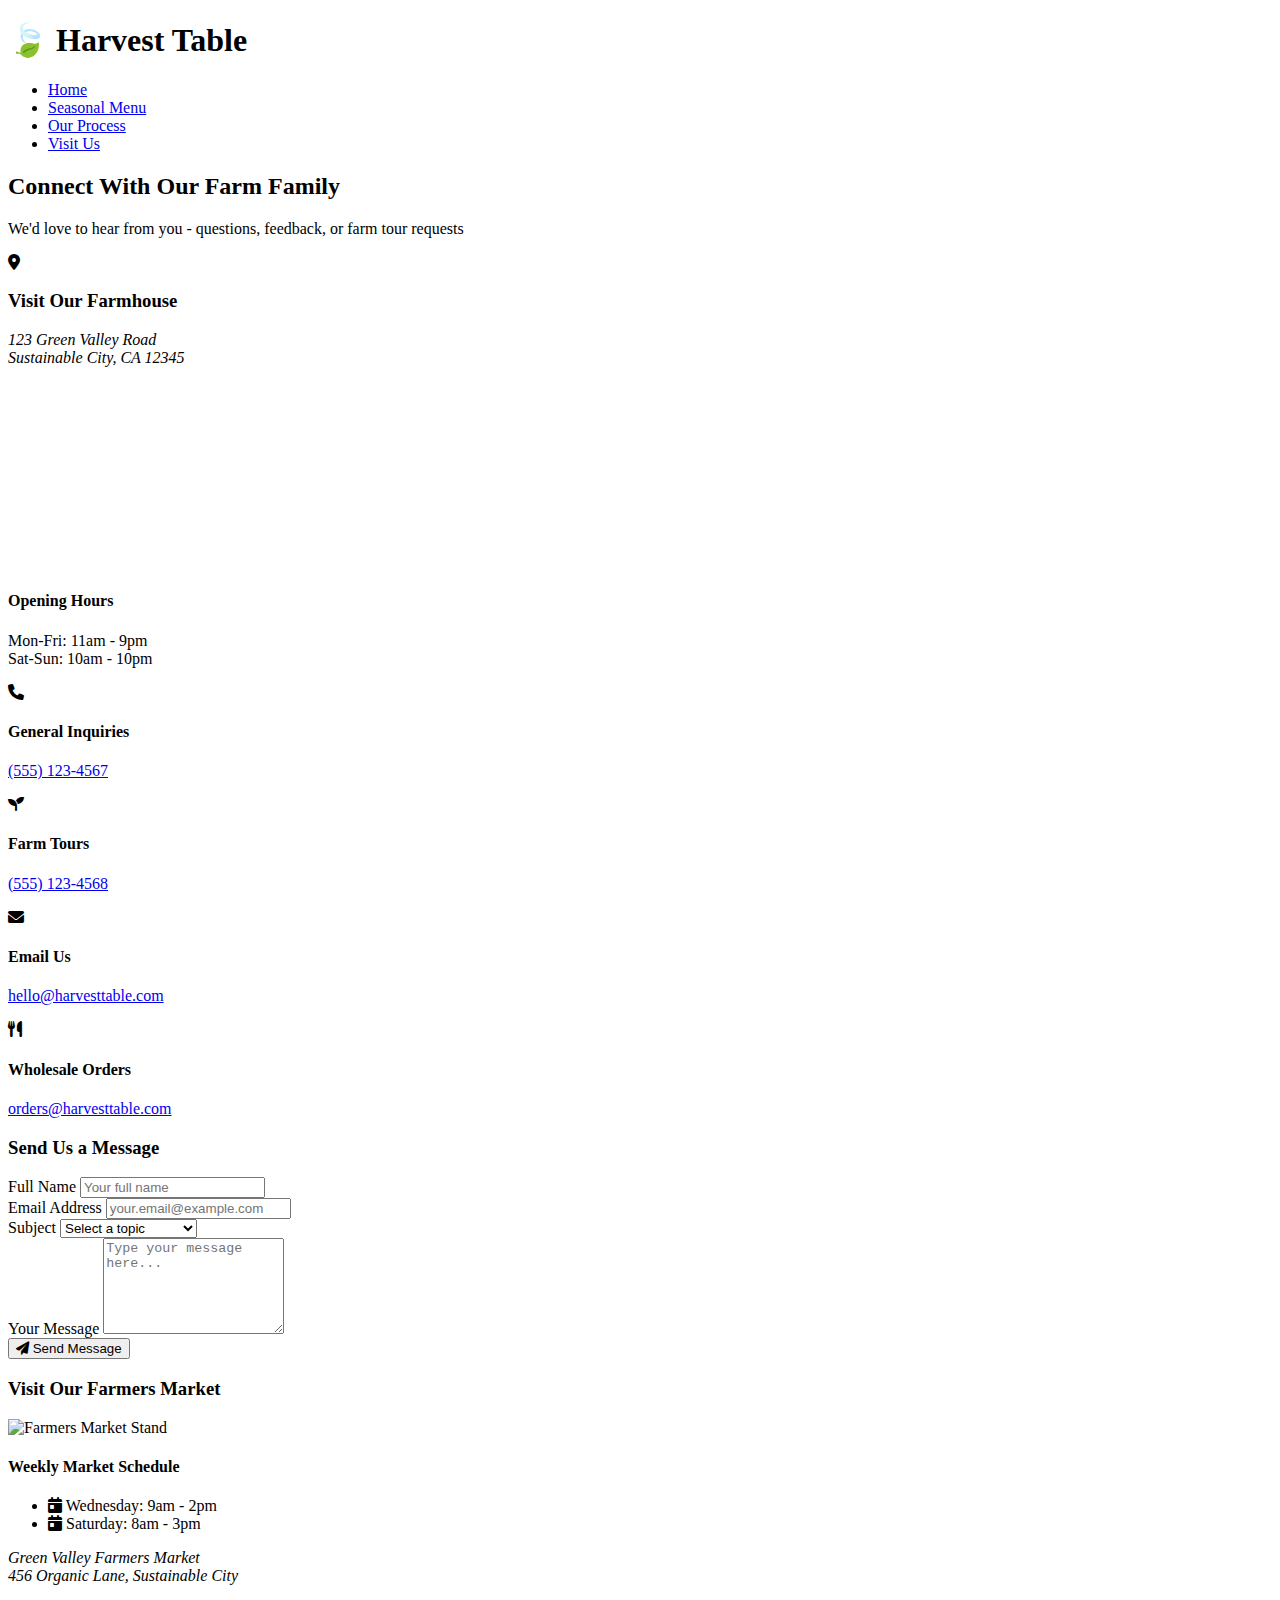
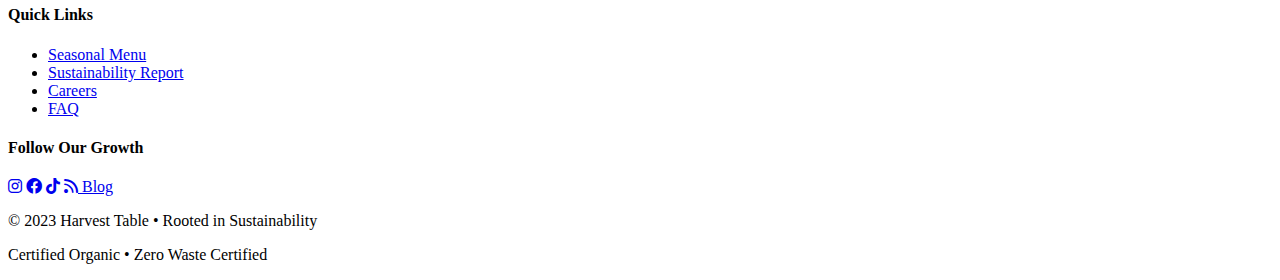
==== contact.html @ a3072bb0 "Add files via upload" ====
<!DOCTYPE html>
<html lang="en">
<head>
    <meta charset="UTF-8">
    <meta name="viewport" content="width=device-width, initial-scale=1.0">
    <title>Contact Us | Harvest Table</title>
    <link rel="stylesheet" href="styles/main.css">
    <link rel="stylesheet" href="https://cdnjs.cloudflare.com/ajax/libs/font-awesome/6.0.0/css/all.min.css">
</head>
<body>
<!-- Navigation -->
<nav class="main-nav">
    <div class="nav-container">
        <h1 class="logo">🍃 Harvest Table</h1>
        <ul class="nav-links">
            <li><a href="index.html">Home</a></li>
            <li><a href="menu.html">Seasonal Menu</a></li>
            <li><a href="process.html">Our Process</a></li>
            <li><a href="contact.html" class="active">Visit Us</a></li>
        </ul>
    </div>
</nav>

<!-- Contact Header -->
<header class="contact-header">
    <div class="header-content">
        <h2>Connect With Our Farm Family</h2>
        <p>We'd love to hear from you - questions, feedback, or farm tour requests</p>
    </div>
</header>

<!-- Main Contact Content -->
<main class="contact-container">
    <!-- Contact Cards Grid -->
    <section class="contact-grid">
        <!-- Visit Us -->
        <article class="contact-card">
            <i class="fas fa-map-marker-alt"></i>
            <h3>Visit Our Farmhouse</h3>
            <address>
                123 Green Valley Road<br>
                Sustainable City, CA 12345
            </address>
            <div class="map-embed">
                <iframe src="https://www.google.com/maps/embed?pb=!1m18!1m12!1m3!1d50495.20678394026!2d-122.32701543841757!3d37.87185367020396!2m3!1f0!2f0!3f0!3m2!1i1024!2i768!4f13.1!3m3!1m2!1s0x808579363a8549d3%3A0x94d15996a5a0b5ed!2sGolden%20Gate%20Park!5e0!3m2!1sen!2sus!4v1690835782437!5m2!1sen!2sus"
                        width="100%"
                        height="200"
                        style="border:0;"
                        allowfullscreen=""
                        loading="eager"
                        referrerpolicy="no-referrer-when-downgrade">
                </iframe>
            </div>
            <div class="hours">
                <h4>Opening Hours</h4>
                <p>Mon-Fri: 11am - 9pm<br>
                    Sat-Sun: 10am - 10pm</p>
            </div>
        </article>

        <!-- Contact Methods -->
        <article class="contact-card">
            <div class="contact-methods">
                <div class="method">
                    <i class="fas fa-phone"></i>
                    <div>
                        <h4>General Inquiries</h4>
                        <p><a href="tel:555-123-4567">(555) 123-4567</a></p>
                    </div>
                </div>

                <div class="method">
                    <i class="fas fa-seedling"></i>
                    <div>
                        <h4>Farm Tours</h4>
                        <p><a href="tel:555-123-4568">(555) 123-4568</a></p>
                    </div>
                </div>

                <div class="method">
                    <i class="fas fa-envelope"></i>
                    <div>
                        <h4>Email Us</h4>
                        <p><a href="mailto:hello@harvesttable.com">hello@harvesttable.com</a></p>
                    </div>
                </div>

                <div class="method">
                    <i class="fas fa-utensils"></i>
                    <div>
                        <h4>Wholesale Orders</h4>
                        <p><a href="mailto:orders@harvesttable.com">orders@harvesttable.com</a></p>
                    </div>
                </div>
            </div>
        </article>
    </section>

    <!-- Contact Form -->
    <section class="contact-form-section">
        <h3>Send Us a Message</h3>
        <form class="contact-form">
            <div class="form-group">
                <label for="name">Full Name</label>
                <input type="text" id="name" name="name" required
                       placeholder="Your full name">
            </div>

            <div class="form-group">
                <label for="email">Email Address</label>
                <input type="email" id="email" name="email" required
                       placeholder="your.email@example.com">
            </div>

            <div class="form-group">
                <label for="subject">Subject</label>
                <select id="subject" name="subject" required>
                    <option value="">Select a topic</option>
                    <option value="reservation">Reservation Inquiry</option>
                    <option value="farm-tour">Farm Tour Booking</option>
                    <option value="feedback">Menu Feedback</option>
                    <option value="wholesale">Wholesale Inquiry</option>
                    <option value="other">Other</option>
                </select>
            </div>

            <div class="form-group">
                <label for="message">Your Message</label>
                <textarea id="message" name="message" rows="6" required
                          placeholder="Type your message here..."></textarea>
            </div>

            <div class="form-group">
                <button type="submit" class="submit-btn">
                    <i class="fas fa-paper-plane"></i> Send Message
                </button>
            </div>
        </form>
    </section>

    <!-- Farmer's Market Section -->
    <section class="market-section">
        <h3>Visit Our Farmers Market</h3>
        <div class="market-grid">
            <div class="market-card">
                <img src="https://i.pinimg.com/originals/e1/0d/28/e10d28882ddb6de6125ff3e61798507f.jpg"
                     alt="Farmers Market Stand"
                     loading="eager">
                <div class="market-info">
                    <h4>Weekly Market Schedule</h4>
                    <ul class="market-schedule">
                        <li>
                            <i class="fas fa-calendar-day"></i>
                            Wednesday: 9am - 2pm
                        </li>
                        <li>
                            <i class="fas fa-calendar-day"></i>
                            Saturday: 8am - 3pm
                        </li>
                    </ul>
                    <address>
                        Green Valley Farmers Market<br>
                        456 Organic Lane, Sustainable City
                    </address>
                </div>
            </div>
        </div>
    </section>
</main>

<!-- Footer -->
<footer class="main-footer">
    <div class="footer-grid">
        <div class="footer-section">
            <h4>Quick Links</h4>
            <ul class="footer-links">
                <li><a href="menu.html">Seasonal Menu</a></li>
                <li><a href="process.html">Sustainability Report</a></li>
                <li><a href="careers.html">Careers</a></li>
                <li><a href="faq.html">FAQ</a></li>
            </ul>
        </div>
        <div class="footer-section">
            <h4>Follow Our Growth</h4>
            <div class="social-icons">
                <a href="#"><i class="fab fa-instagram"></i></a>
                <a href="#"><i class="fab fa-facebook"></i></a>
                <a href="#"><i class="fab fa-tiktok"></i></a>
                <a href="#"><i class="fas fa-rss"></i> Blog</a>
            </div>
        </div>
    </div>
    <div class="copyright">
        <p>&copy; 2023 Harvest Table • Rooted in Sustainability</p>
        <p>Certified Organic • Zero Waste Certified</p>
    </div>
</footer>
</body>
</html>
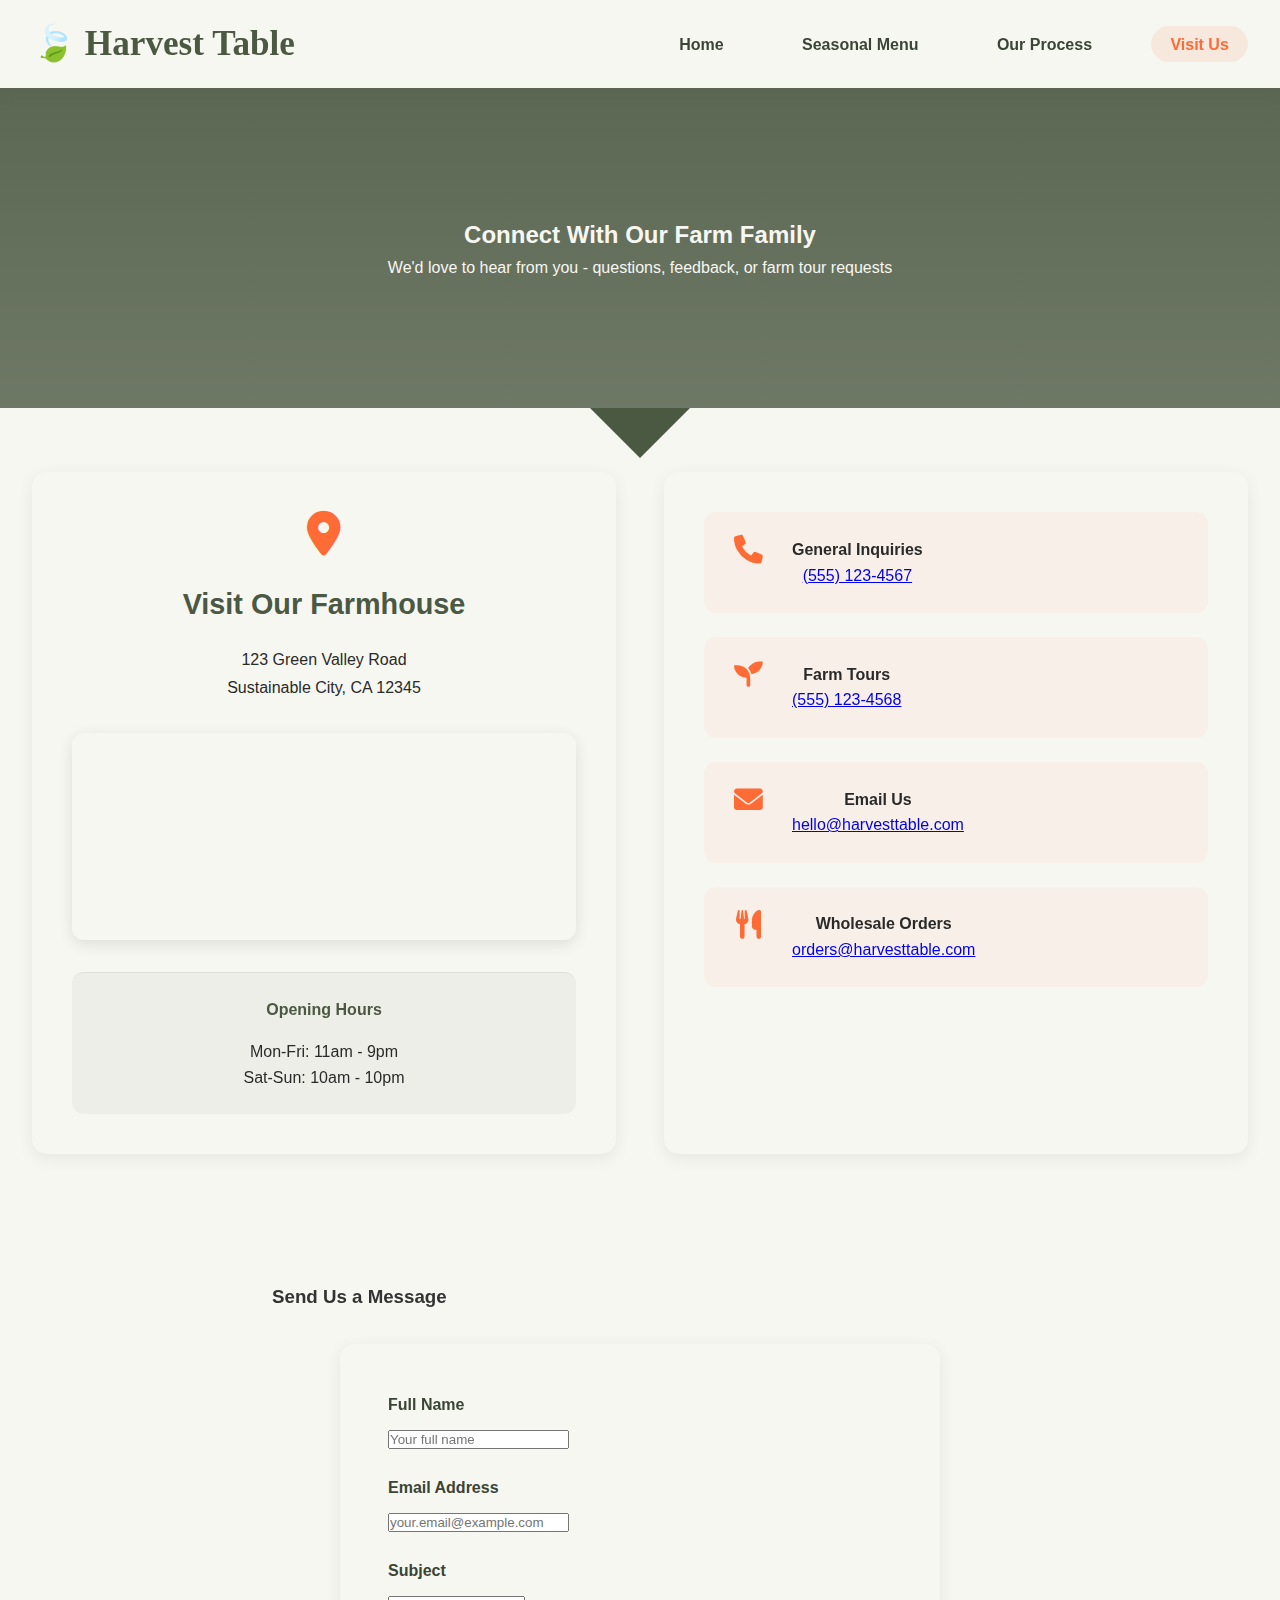
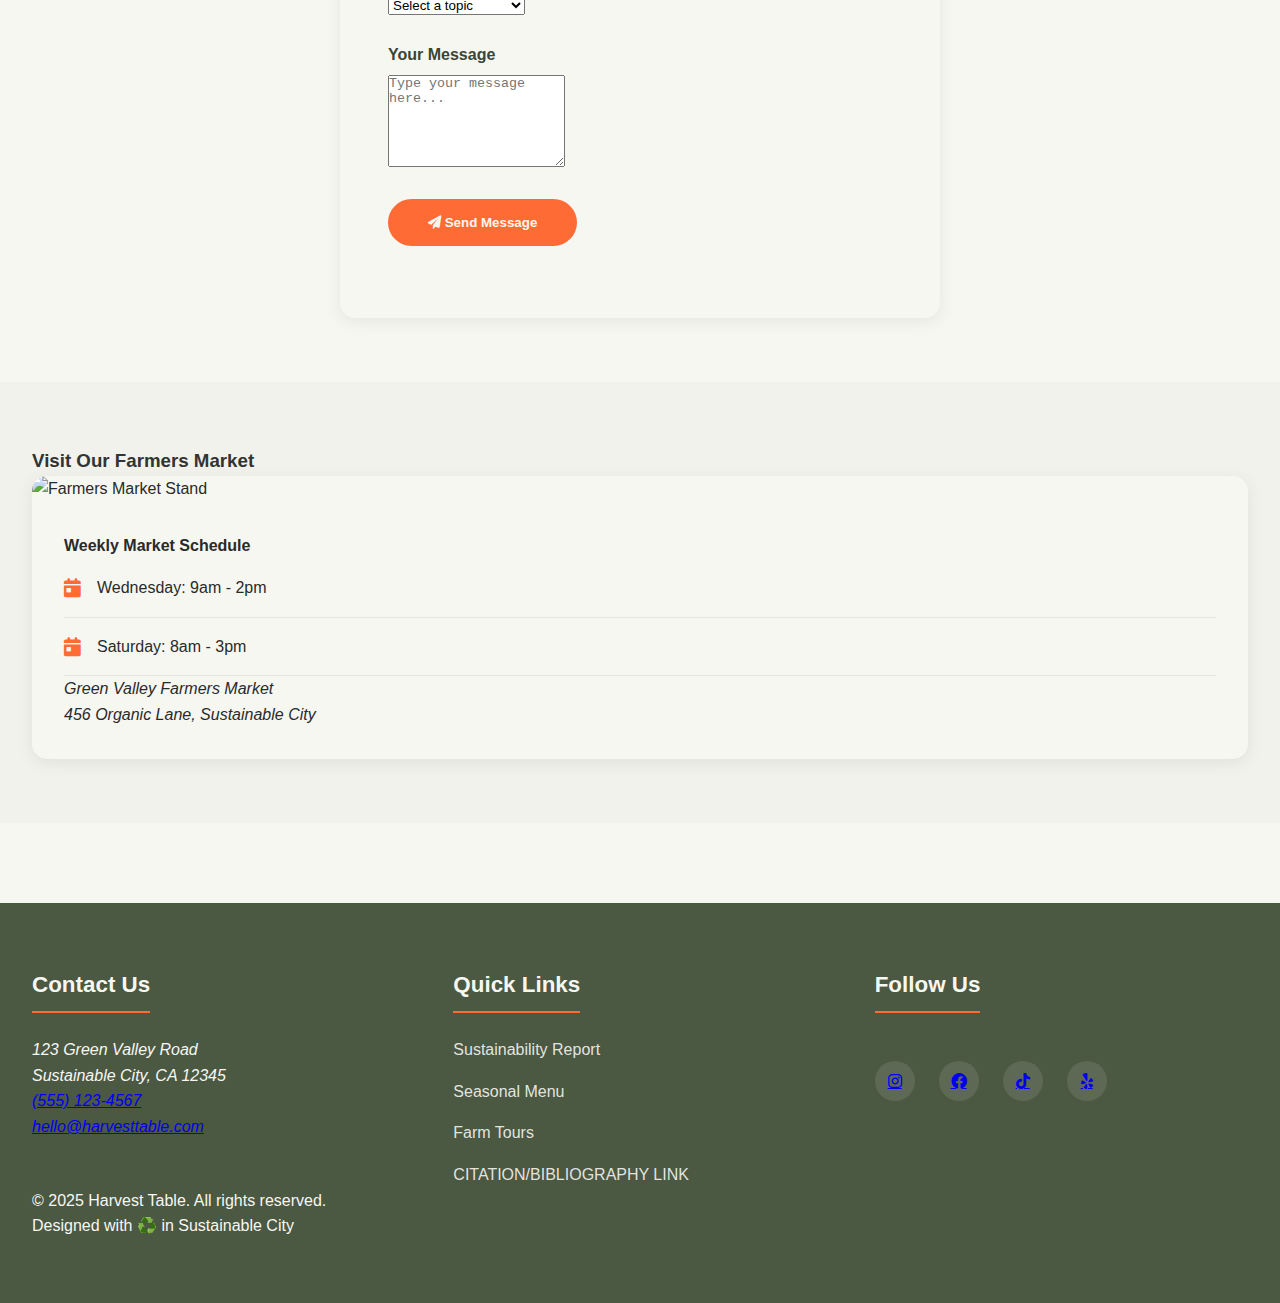
==== commit c8a5599e: "Update contact.html" ====
--- a/contact.html
+++ b/contact.html
@@ -168,32 +168,40 @@
     </section>
 </main>
 
-<!-- Footer -->
 <footer class="main-footer">
     <div class="footer-grid">
         <div class="footer-section">
+            <h4>Contact Us</h4>
+            <address>
+                123 Green Valley Road<br>
+                Sustainable City, CA 12345<br>
+                <a href="tel:555-123-4567">(555) 123-4567</a><br>
+                <a href="mailto:hello@harvesttable.com">hello@harvesttable.com</a>
+            </address>
+        </div>
+        <div class="footer-section">
             <h4>Quick Links</h4>
             <ul class="footer-links">
+                <li><a href="process.html">Sustainability Report</a></li>
                 <li><a href="menu.html">Seasonal Menu</a></li>
-                <li><a href="process.html">Sustainability Report</a></li>
-                <li><a href="careers.html">Careers</a></li>
-                <li><a href="faq.html">FAQ</a></li>
+                <li><a href="contact.html">Farm Tours</a></li>
+                <li><a href="references.html">CITATION/BIBLIOGRAPHY LINK</a></li>
             </ul>
         </div>
         <div class="footer-section">
-            <h4>Follow Our Growth</h4>
+            <h4>Follow Us</h4>
             <div class="social-icons">
                 <a href="#"><i class="fab fa-instagram"></i></a>
                 <a href="#"><i class="fab fa-facebook"></i></a>
                 <a href="#"><i class="fab fa-tiktok"></i></a>
-                <a href="#"><i class="fas fa-rss"></i> Blog</a>
+                <a href="#"><i class="fab fa-yelp"></i></a>
             </div>
         </div>
     </div>
     <div class="copyright">
-        <p>&copy; 2023 Harvest Table • Rooted in Sustainability</p>
-        <p>Certified Organic • Zero Waste Certified</p>
+        <p>&copy; 2025 Harvest Table. All rights reserved.</p>
+        <p>Designed with ♻️ in Sustainable City</p>
     </div>
 </footer>
 </body>
-</html>+</html>
--- a/styles/main.css
+++ b/styles/main.css
@@ -0,0 +1,1863 @@
+/* styles/main.css */
+/* Base Reset */
+* {
+    margin: 0;
+    padding: 0;
+    box-sizing: border-box;
+}
+
+html {
+    scroll-behavior: smooth;
+    font-size: 16px;
+}
+
+body {
+    font-family: 'Helvetica Neue', Arial, sans-serif;
+    line-height: 1.6;
+    color: #2A2A2A;
+    background: #F7F7F2;
+}
+
+/* Root Variables */
+:root {
+    --primary-orange: #FF6B35;
+    --primary-green: #4B5842;
+    --accent-white: #F7F7F2;
+    --dark-green: #3A4535;
+    --text-dark: #2A2A2A;
+    --shadow-light: 0 4px 15px rgba(75, 88, 66, 0.1);
+    --transition: all 0.3s cubic-bezier(0.25, 0.46, 0.45, 0.94);
+}
+
+/* Navigation */
+.main-nav {
+    background: var(--accent-white);
+    padding: 1rem 2rem;
+    box-shadow: var(--shadow-light);
+    position: sticky;
+    top: 0;
+    z-index: 1000;
+}
+
+.nav-container {
+    max-width: 1400px;
+    margin: 0 auto;
+    display: flex;
+    justify-content: space-between;
+    align-items: center;
+}
+
+.logo {
+    font-family: 'Georgia', serif;
+    font-size: 2.2rem;
+    color: var(--primary-green);
+    text-decoration: none;
+    display: flex;
+    align-items: center;
+    gap: 0.5rem;
+}
+
+.nav-links {
+    display: flex;
+    gap: 2.5rem;
+    list-style: none;
+}
+
+.nav-links a {
+    color: var(--dark-green);
+    text-decoration: none;
+    font-weight: 600;
+    padding: 0.6rem 1.2rem;
+    border-radius: 30px;
+    transition: var(--transition);
+    position: relative;
+}
+
+.nav-links a.active,
+.nav-links a:hover {
+    color: var(--primary-orange);
+    background: rgba(255, 107, 53, 0.1);
+}
+
+/* Hero Slider */
+.hero-slider {
+    position: relative;
+    height: 80vh;
+    overflow: hidden;
+    margin-bottom: 4rem;
+}
+
+.slide {
+    position: absolute;
+    width: 100%;
+    height: 100%;
+    opacity: 0;
+    transition: opacity 0.8s ease-in-out;
+}
+
+.slide.active {
+    opacity: 1;
+}
+
+.slide img {
+    width: 100%;
+    height: 100%;
+    object-fit: cover;
+    object-position: center 70%;
+}
+
+.slide-content {
+    position: absolute;
+    bottom: 4rem;
+    left: 4rem;
+    color: var(--accent-white);
+    max-width: 600px;
+    text-shadow: 0 2px 4px rgba(0, 0, 0, 0.4);
+}
+
+.slide-content h2 {
+    font-size: 3.2rem;
+    margin-bottom: 1.2rem;
+    font-weight: 700;
+}
+
+.slide-content p {
+    font-size: 1.4rem;
+    line-height: 1.8;
+}
+
+.slider-controls {
+    position: absolute;
+    bottom: 2rem;
+    left: 50%;
+    transform: translateX(-50%);
+    display: flex;
+    gap: 1rem;
+    z-index: 10;
+}
+
+.slider-controls button {
+    background: rgba(255, 255, 255, 0.2);
+    border: 2px solid var(--accent-white);
+    width: 45px;
+    height: 45px;
+    border-radius: 50%;
+    color: var(--accent-white);
+    font-size: 1.2rem;
+    cursor: pointer;
+    transition: var(--transition);
+    backdrop-filter: blur(3px);
+}
+
+.slider-controls button:hover {
+    background: var(--primary-orange);
+    border-color: var(--primary-orange);
+}
+
+/* Menu Grid */
+.menu-page {
+    padding: 4rem 2rem;
+    max-width: 1400px;
+    margin: 0 auto;
+}
+
+.menu-category {
+    margin-bottom: 5rem;
+}
+
+.menu-category h2 {
+    font-size: 2.8rem;
+    color: var(--primary-green);
+    margin-bottom: 3rem;
+    padding-bottom: 1rem;
+    border-bottom: 3px solid var(--primary-orange);
+    display: inline-block;
+}
+
+.menu-grid {
+    display: grid;
+    grid-template-columns: repeat(auto-fit, minmax(320px, 1fr));
+    gap: 2.5rem;
+    padding: 2rem 0;
+}
+
+.menu-item {
+    background: var(--accent-white);
+    border-radius: 15px;
+    overflow: hidden;
+    box-shadow: var(--shadow-light);
+    transition: var(--transition);
+    position: relative;
+}
+
+.menu-item:hover {
+    transform: translateY(-8px);
+    box-shadow: 0 8px 25px rgba(75, 88, 66, 0.15);
+}
+
+.item-image {
+    position: relative;
+    overflow: hidden;
+}
+
+.item-image img {
+    width: 100%;
+    height: 280px;
+    object-fit: cover;
+    transition: transform 0.4s ease;
+}
+
+.menu-item:hover img {
+    transform: scale(1.05);
+}
+
+.hover-card {
+    position: absolute;
+    bottom: 0;
+    left: 0;
+    right: 0;
+    background: rgba(247, 247, 242, 0.96);
+    padding: 1.8rem;
+    transform: translateY(100%);
+    transition: var(--transition);
+    border-radius: 15px 15px 0 0;
+}
+
+.menu-item:hover .hover-card {
+    transform: translateY(0);
+}
+
+.ingredient-icons {
+    display: flex;
+    gap: 1rem;
+    margin-bottom: 1.2rem;
+}
+
+.ingredient-icons i {
+    font-size: 1.4rem;
+    color: var(--primary-green);
+    padding: 0.5rem;
+    border-radius: 50%;
+    background: rgba(75, 88, 66, 0.1);
+}
+
+.ingredient-list {
+    list-style: none;
+    margin-bottom: 1.5rem;
+}
+
+.ingredient-list li {
+    padding: 0.5rem 0;
+    font-size: 0.95rem;
+    color: var(--dark-green);
+    display: flex;
+    align-items: center;
+    gap: 0.6rem;
+}
+
+.ingredient-list li::before {
+    content: '•';
+    color: var(--primary-orange);
+    font-size: 1.2rem;
+}
+
+.nutrition-facts {
+    display: flex;
+    gap: 1.5rem;
+    font-size: 0.9rem;
+    color: var(--primary-green);
+    font-weight: 500;
+}
+
+.item-info {
+    padding: 1.5rem;
+}
+
+.item-info h3 {
+    font-size: 1.4rem;
+    color: var(--dark-green);
+    margin-bottom: 0.8rem;
+    display: flex;
+    justify-content: space-between;
+    align-items: center;
+}
+
+.price {
+    color: var(--primary-orange);
+    font-size: 1.6rem;
+    font-weight: 700;
+}
+
+.dietary-tags {
+    display: flex;
+    gap: 0.8rem;
+    margin-top: 1rem;
+}
+
+.dietary-tags span {
+    display: inline-block;
+    padding: 0.4rem 1rem;
+    border-radius: 20px;
+    font-size: 0.85rem;
+    font-weight: 600;
+    text-transform: uppercase;
+}
+
+.dietary-tags .vegan {
+    background: var(--primary-green);
+    color: var(--accent-white);
+}
+
+.dietary-tags .gf {
+    background: var(--primary-orange);
+    color: var(--accent-white);
+}
+
+.dietary-tags .raw {
+    background: #8BC34A;
+    color: #2A2A2A;
+}
+
+/* Reviews Section */
+.reviews {
+    padding: 5rem 2rem;
+    background: rgba(75, 88, 66, 0.03);
+}
+
+.reviews h2 {
+    text-align: center;
+    font-size: 2.8rem;
+    color: var(--primary-green);
+    margin-bottom: 3rem;
+}
+
+.reviews-grid {
+    display: grid;
+    grid-template-columns: repeat(auto-fit, minmax(300px, 1fr));
+    gap: 2.5rem;
+    max-width: 1400px;
+    margin: 0 auto;
+}
+
+.review-card {
+    background: var(--accent-white);
+    border-radius: 15px;
+    padding: 2rem;
+    position: relative;
+    box-shadow: var(--shadow-light);
+}
+
+.review-pic {
+    position: absolute;
+    top: 1rem;
+    left: 1rem;
+    width: 60px;
+    height: 60px;
+    border-radius: 50%;
+    border: 3px solid var(--primary-orange);
+    object-fit: cover;
+}
+
+.review-content {
+    padding-left: 80px;
+}
+
+.stars {
+    color: var(--primary-orange);
+    margin-bottom: 1rem;
+}
+
+.stars i {
+    margin-right: 0.2rem;
+}
+
+.review-text {
+    font-size: 1.1rem;
+    line-height: 1.7;
+    color: var(--text-dark);
+    margin-bottom: 1.2rem;
+}
+
+.review-author {
+    font-weight: 600;
+    color: var(--dark-green);
+    font-style: italic;
+}
+
+/* Contact Page Styles */
+.contact-grid {
+    display: grid;
+    grid-template-columns: repeat(auto-fit, minmax(280px, 1fr));
+    gap: 3rem;
+    padding: 4rem 2rem;
+    max-width: 1200px;
+    margin: 0 auto;
+}
+
+.contact-card {
+    background: var(--accent-white);
+    padding: 2.5rem;
+    border-radius: 15px;
+    text-align: center;
+    box-shadow: var(--shadow-light);
+}
+
+.contact-card i {
+    font-size: 2.5rem;
+    color: var(--primary-orange);
+    margin-bottom: 1.5rem;
+    display: block;
+}
+
+.contact-card h3 {
+    font-size: 1.6rem;
+    color: var(--primary-green);
+    margin-bottom: 1.2rem;
+}
+
+.contact-card address {
+    font-style: normal;
+    line-height: 1.7;
+    color: var(--text-dark);
+}
+
+.hours {
+    margin-top: 1.5rem;
+    padding-top: 1.5rem;
+    border-top: 1px solid rgba(75, 88, 66, 0.1);
+}
+
+/* Mobile Responsiveness */
+@media (max-width: 768px) {
+    html {
+        font-size: 14px;
+    }
+
+    .nav-links {
+        gap: 1rem;
+    }
+
+    .nav-links a {
+        padding: 0.5rem;
+    }
+
+    .hero-slider {
+        height: 60vh;
+    }
+
+    .slide-content {
+        bottom: 2rem;
+        left: 2rem;
+    }
+
+    .slide-content h2 {
+        font-size: 2rem;
+    }
+
+    .menu-grid {
+        grid-template-columns: 1fr;
+    }
+
+    .reviews-grid {
+        grid-template-columns: 1fr;
+    }
+
+    .contact-grid {
+        grid-template-columns: 1fr;
+    }
+}
+/* styles/main.css (Continued) */
+
+/* Process Page Styles */
+.process-steps {
+    padding: 4rem 2rem;
+    max-width: 1200px;
+    margin: 0 auto;
+}
+
+.process-step {
+    background: var(--accent-white);
+    border-left: 4px solid var(--primary-orange);
+    border-radius: 8px;
+    padding: 2.5rem;
+    margin-bottom: 3rem;
+    position: relative;
+    box-shadow: var(--shadow-light);
+}
+
+.step-number {
+    position: absolute;
+    top: -25px;
+    left: -25px;
+    width: 50px;
+    height: 50px;
+    background: var(--primary-green);
+    color: var(--accent-white);
+    border-radius: 50%;
+    display: flex;
+    align-items: center;
+    justify-content: center;
+    font-size: 1.4rem;
+    font-weight: 700;
+    box-shadow: 0 4px 12px rgba(75, 88, 66, 0.2);
+}
+
+.process-step h3 {
+    font-size: 1.8rem;
+    color: var(--primary-green);
+    margin-bottom: 1.2rem;
+}
+
+.farm-list {
+    list-style: none;
+    margin-top: 1.5rem;
+    display: grid;
+    gap: 1rem;
+}
+
+.farm-list li {
+    padding: 1rem;
+    background: rgba(75, 88, 66, 0.05);
+    border-radius: 8px;
+    display: flex;
+    align-items: center;
+    gap: 0.8rem;
+    font-weight: 500;
+}
+
+.waste-stats {
+    display: grid;
+    grid-template-columns: repeat(auto-fit, minmax(150px, 1fr));
+    gap: 2rem;
+    margin-top: 2rem;
+}
+
+.stat {
+    text-align: center;
+    padding: 1.5rem;
+    background: var(--accent-white);
+    border-radius: 12px;
+    box-shadow: var(--shadow-light);
+}
+
+.stat-value {
+    font-size: 2.2rem;
+    color: var(--primary-orange);
+    font-weight: 700;
+    margin-bottom: 0.5rem;
+}
+
+.stat-label {
+    font-size: 0.9rem;
+    color: var(--dark-green);
+}
+
+/* Footer Styles */
+.main-footer {
+    background: var(--primary-green);
+    color: var(--accent-white);
+    padding: 4rem 2rem;
+    margin-top: 5rem;
+}
+
+.footer-grid {
+    max-width: 1400px;
+    margin: 0 auto;
+    display: grid;
+    grid-template-columns: repeat(auto-fit, minmax(250px, 1fr));
+    gap: 3rem;
+}
+
+.footer-section h4 {
+    font-size: 1.4rem;
+    margin-bottom: 1.5rem;
+    border-bottom: 2px solid var(--primary-orange);
+    padding-bottom: 0.5rem;
+    display: inline-block;
+}
+
+.footer-links {
+    list-style: none;
+    display: grid;
+    gap: 1rem;
+}
+
+.footer-links a {
+    color: rgba(247, 247, 242, 0.9);
+    text-decoration: none;
+    transition: var(--transition);
+}
+
+.footer-links a:hover {
+    color: var(--primary-orange);
+    padding-left: 0.5rem;
+}
+
+.social-icons {
+    display: flex;
+    gap: 1.5rem;
+    margin-top: 1.5rem;
+}
+
+.social-icons a {
+    width: 40px;
+    height: 40px;
+    background: rgba(255, 255, 255, 0.1);
+    border-radius: 50%;
+    display: flex;
+    align-items: center;
+    justify-content: center;
+    transition: var(--transition);
+}
+
+.social-icons a:hover {
+    background: var(--primary-orange);
+    transform: translateY(-3px);
+}
+
+/* Animations */
+@keyframes fadeInUp {
+    from {
+        opacity: 0;
+        transform: translateY(20px);
+    }
+    to {
+        opacity: 1;
+        transform: translateY(0);
+    }
+}
+
+@keyframes ingredientPop {
+    0% { transform: scale(0); }
+    80% { transform: scale(1.1); }
+    100% { transform: scale(1); }
+}
+
+.menu-item {
+    animation: fadeInUp 0.6s ease-out forwards;
+    opacity: 0;
+}
+
+.menu-item:nth-child(1) { animation-delay: 0.1s; }
+.menu-item:nth-child(2) { animation-delay: 0.2s; }
+/* ... Continue delay pattern for 30 items */
+
+.ingredient-list li {
+    animation: ingredientPop 0.4s ease-out forwards;
+    transform-origin: left center;
+}
+
+/* Form Styles */
+.contact-form {
+    max-width: 600px;
+    margin: 2rem auto;
+    padding: 2rem;
+    background: var(--accent-white);
+    border-radius: 15px;
+    box-shadow: var(--shadow-light);
+}
+
+.form-group {
+    margin-bottom: 1.5rem;
+}
+
+.form-group label {
+    display: block;
+    margin-bottom: 0.5rem;
+    color: var(--dark-green);
+    font-weight: 600;
+}
+
+.form-control {
+    width: 100%;
+    padding: 0.8rem 1.2rem;
+    border: 2px solid rgba(75, 88, 66, 0.1);
+    border-radius: 8px;
+    transition: var(--transition);
+}
+
+.form-control:focus {
+    border-color: var(--primary-orange);
+    outline: none;
+    box-shadow: 0 0 0 3px rgba(255, 107, 53, 0.2);
+}
+
+.submit-btn {
+    background: var(--primary-orange);
+    color: var(--accent-white);
+    padding: 1rem 2.5rem;
+    border: none;
+    border-radius: 30px;
+    font-weight: 600;
+    cursor: pointer;
+    transition: var(--transition);
+}
+
+.submit-btn:hover {
+    transform: translateY(-2px);
+    box-shadow: 0 5px 15px rgba(255, 107, 53, 0.3);
+}
+
+/* Enhanced Mobile Styles */
+@media (max-width: 480px) {
+    .logo {
+        font-size: 1.8rem;
+    }
+
+    .nav-links {
+        flex-wrap: wrap;
+        justify-content: center;
+    }
+
+    .slide-content {
+        bottom: 1rem;
+        left: 1rem;
+        padding-right: 1rem;
+    }
+
+    .slide-content h2 {
+        font-size: 1.8rem;
+    }
+
+    .menu-item h3 {
+        flex-direction: column;
+        align-items: flex-start;
+        gap: 0.5rem;
+    }
+
+    .price {
+        margin-left: 0;
+    }
+
+    .process-step {
+        padding: 1.5rem;
+        margin-left: 1rem;
+    }
+
+    .step-number {
+        left: -15px;
+        width: 40px;
+        height: 40px;
+        font-size: 1.2rem;
+    }
+}
+
+/* Print Styles */
+@media print {
+    .main-nav,
+    .slider-controls,
+    .footer-links {
+        display: none !important;
+    }
+
+    body {
+        background: white !important;
+        color: black !important;
+        font-size: 12pt;
+    }
+
+    .menu-item {
+        break-inside: avoid;
+        box-shadow: none !important;
+        border: 1px solid #ddd !important;
+    }
+}
+
+/* Accessibility Focus States */
+*:focus {
+    outline: 3px solid var(--primary-orange);
+    outline-offset: 3px;
+}
+
+/* Loading States */
+.loading-overlay {
+    position: fixed;
+    top: 0;
+    left: 0;
+    width: 100%;
+    height: 100%;
+    background: rgba(247, 247, 242, 0.95);
+    display: flex;
+    align-items: center;
+    justify-content: center;
+    z-index: 9999;
+}
+
+.loading-spinner {
+    width: 50px;
+    height: 50px;
+    border: 4px solid var(--primary-green);
+    border-top-color: var(--primary-orange);
+    border-radius: 50%;
+    animation: spin 1s linear infinite;
+}
+
+@keyframes spin {
+    to { transform: rotate(360deg); }
+}
+.reviews-container {
+    padding: 2rem;
+    background: #f9f9f9;
+}
+
+.reviews-scroller {
+    display: flex;
+    overflow-x: auto;
+    gap: 1.5rem;
+    padding-bottom: 1rem;
+}
+
+.review-card {
+    flex: 0 0 300px;
+    background: white;
+    border-radius: 10px;
+    padding: 1.5rem;
+    box-shadow: 0 4px 6px rgba(0,0,0,0.1);
+}
+
+.review-pic {
+    width: 70px;
+    height: 70px;
+    border-radius: 50%;
+    object-fit: cover;
+    margin-bottom: 1rem;
+}
+
+.stars {
+    color: #ffc107;
+    margin: 0.5rem 0;
+}
+
+blockquote {
+    margin: 0;
+    font-style: italic;
+    color: #555;
+    line-height: 1.4;
+}
+
+h3 {
+    margin: 0;
+    color: #333;
+}
+
+/* Scrollbar styling */
+.reviews-scroller::-webkit-scrollbar {
+    height: 8px;
+}
+
+.reviews-scroller::-webkit-scrollbar-track {
+    background: #f1f1f1;
+}
+
+.reviews-scroller::-webkit-scrollbar-thumb {
+    background: #888;
+    border-radius: 4px;
+}
+/* styles/main.css - Part 1 */
+/* ========================
+   CONTACT PAGE ENHANCEMENTS
+   ======================== */
+.contact-header {
+    background: linear-gradient(rgba(75, 88, 66, 0.9), rgba(75, 88, 66, 0.8)),
+    url('https://images.unsplash.com/photo-1582564286939-400a311013a2') center/cover;
+    color: var(--accent-white);
+    padding: 8rem 2rem;
+    text-align: center;
+    position: relative;
+}
+
+.contact-header::after {
+    content: '';
+    position: absolute;
+    bottom: -50px;
+    left: 50%;
+    transform: translateX(-50%);
+    border-left: 50px solid transparent;
+    border-right: 50px solid transparent;
+    border-top: 50px solid #4B5842;
+}
+
+.contact-grid {
+    display: grid;
+    grid-template-columns: repeat(auto-fit, minmax(300px, 1fr));
+    gap: 3rem;
+    padding: 4rem 2rem;
+    max-width: 1400px;
+    margin: 0 auto;
+}
+
+.contact-card {
+    background: var(--accent-white);
+    padding: 2.5rem;
+    border-radius: 15px;
+    box-shadow: var(--shadow-light);
+    text-align: center;
+    transition: transform 0.3s ease;
+}
+
+.contact-card:hover {
+    transform: translateY(-10px);
+}
+
+.contact-card i {
+    font-size: 2.8rem;
+    color: var(--primary-orange);
+    margin-bottom: 1.5rem;
+    display: block;
+}
+
+.contact-card h3 {
+    color: var(--primary-green);
+    font-size: 1.8rem;
+    margin-bottom: 1.2rem;
+}
+
+.map-embed {
+    margin: 2rem 0;
+    border-radius: 12px;
+    overflow: hidden;
+    box-shadow: 0 4px 15px rgba(0,0,0,0.1);
+}
+
+.hours {
+    background: rgba(75, 88, 66, 0.05);
+    padding: 1.5rem;
+    border-radius: 12px;
+    margin-top: 2rem;
+}
+
+.hours h4 {
+    color: var(--primary-green);
+    margin-bottom: 1rem;
+}
+
+.method {
+    display: flex;
+    align-items: center;
+    gap: 1.5rem;
+    padding: 1.5rem;
+    background: rgba(255, 107, 53, 0.05);
+    border-radius: 12px;
+    margin-bottom: 1.5rem;
+    transition: all 0.3s ease;
+}
+
+.method:hover {
+    background: rgba(255, 107, 53, 0.1);
+}
+
+.method i {
+    font-size: 1.8rem;
+    color: var(--primary-orange);
+    min-width: 40px;
+}
+
+.contact-form-section {
+    max-width: 800px;
+    margin: 4rem auto;
+    padding: 0 2rem;
+}
+
+.contact-form {
+    background: var(--accent-white);
+    padding: 3rem;
+    border-radius: 15px;
+    box-shadow: var(--shadow-light);
+}
+
+.market-section {
+    background: rgba(75, 88, 66, 0.03);
+    padding: 4rem 2rem;
+}
+
+.market-grid {
+    display: grid;
+    grid-template-columns: repeat(auto-fit, minmax(300px, 1fr));
+    gap: 2rem;
+    max-width: 1400px;
+    margin: 0 auto;
+}
+
+.market-card {
+    background: var(--accent-white);
+    border-radius: 15px;
+    overflow: hidden;
+    box-shadow: var(--shadow-light);
+}
+
+.market-card img {
+    width: 100%;
+    height: 250px;
+    object-fit: cover;
+}
+
+.market-info {
+    padding: 2rem;
+}
+
+.market-schedule li {
+    display: flex;
+    align-items: center;
+    gap: 1rem;
+    padding: 1rem 0;
+    border-bottom: 1px solid rgba(75, 88, 66, 0.1);
+}
+
+.market-schedule i {
+    color: var(--primary-orange);
+    font-size: 1.2rem;
+}
+
+/* ========================
+   UPDATED HOMEPAGE STYLES
+   ======================== */
+.hero-slider {
+    position: relative;
+    height: 80vh;
+    overflow: hidden;
+    margin: 0 0 4rem 0;
+}
+
+.slide {
+    position: absolute;
+    width: 100%;
+    height: 100%;
+    opacity: 0;
+    transition: opacity 1s ease-in-out;
+}
+
+.slide.active {
+    opacity: 1;
+}
+
+.slide img {
+    width: 100%;
+    height: 100%;
+    object-fit: cover;
+    object-position: center 70%;
+}
+
+.slide-content {
+    position: absolute;
+    bottom: 20%;
+    left: 10%;
+    color: var(--accent-white);
+    max-width: 600px;
+    text-shadow: 0 4px 6px rgba(0,0,0,0.4);
+    animation: slideContentEnter 1s ease-out;
+}
+
+@keyframes slideContentEnter {
+    from {
+        opacity: 0;
+        transform: translateY(50px);
+    }
+    to {
+        opacity: 1;
+        transform: translateY(0);
+    }
+}
+
+.slide-content h2 {
+    font-size: 3.5rem;
+    margin-bottom: 1.5rem;
+    font-weight: 700;
+    line-height: 1.2;
+}
+
+.slide-content p {
+    font-size: 1.4rem;
+    line-height: 1.8;
+    margin-bottom: 2rem;
+}
+
+.cta-button {
+    display: inline-block;
+    background: var(--primary-orange);
+    color: var(--accent-white);
+    padding: 1.2rem 2.5rem;
+    border-radius: 35px;
+    text-decoration: none;
+    font-weight: 600;
+    transition: all 0.3s ease;
+    border: 2px solid transparent;
+}
+
+.cta-button:hover {
+    background: transparent;
+    border-color: var(--primary-orange);
+    color: var(--primary-orange);
+    transform: translateY(-3px);
+}
+
+.slider-controls {
+    position: absolute;
+    bottom: 3rem;
+    left: 50%;
+    transform: translateX(-50%);
+    display: flex;
+    gap: 1.5rem;
+    z-index: 10;
+}
+
+.slider-controls button {
+    background: rgba(255, 255, 255, 0.2);
+    border: 2px solid var(--accent-white);
+    width: 50px;
+    height: 50px;
+    border-radius: 50%;
+    color: var(--accent-white);
+    font-size: 1.3rem;
+    cursor: pointer;
+    transition: all 0.3s ease;
+    backdrop-filter: blur(5px);
+}
+
+.slider-controls button:hover {
+    background: var(--primary-orange);
+    border-color: var(--primary-orange);
+    transform: scale(1.1);
+}
+
+/* ========================
+   UPDATED REVIEWS SECTION
+   ======================== */
+.reviews {
+    padding: 6rem 2rem;
+    background: rgba(75, 88, 66, 0.03);
+}
+
+.reviews h2 {
+    text-align: center;
+    font-size: 2.8rem;
+    color: var(--primary-green);
+    margin-bottom: 4rem;
+}
+
+.reviews-grid {
+    display: grid;
+    grid-template-columns: repeat(auto-fit, minmax(320px, 1fr));
+    gap: 3rem;
+    max-width: 1400px;
+    margin: 0 auto;
+}
+
+.review-card {
+    background: var(--accent-white);
+    border-radius: 15px;
+    padding: 2.5rem;
+    position: relative;
+    box-shadow: var(--shadow-light);
+    transition: transform 0.3s ease;
+}
+
+.review-card:hover {
+    transform: translateY(-10px);
+}
+
+.review-pic {
+    position: absolute;
+    top: 1.5rem;
+    left: 1.5rem;
+    width: 70px;
+    height: 70px;
+    border-radius: 50%;
+    border: 3px solid var(--primary-orange);
+    object-fit: cover;
+    box-shadow: 0 4px 12px rgba(0,0,0,0.15);
+}
+
+.review-content {
+    padding-left: 90px;
+}
+
+.stars {
+    color: var(--primary-orange);
+    font-size: 1.2rem;
+    margin-bottom: 1.5rem;
+}
+
+.review-text {
+    font-size: 1.1rem;
+    line-height: 1.8;
+    color: var(--text-dark);
+    margin-bottom: 1.5rem;
+}
+
+.review-author {
+    font-weight: 600;
+    color: var(--primary-green);
+    font-style: italic;
+}
+/* styles/main.css - Part 2 */
+/* ========================
+   ANIMATIONS & MICRO-INTERACTIONS
+   ======================== */
+@keyframes menuItemEntrance {
+    0% {
+        opacity: 0;
+        transform: translateY(30px);
+    }
+    100% {
+        opacity: 1;
+        transform: translateY(0);
+    }
+}
+
+.menu-item {
+    animation: menuItemEntrance 0.6s ease forwards;
+    opacity: 0;
+}
+
+.menu-item:nth-child(1) { animation-delay: 0.1s; }
+.menu-item:nth-child(2) { animation-delay: 0.2s; }
+/* ... Continue pattern up to 30 items */
+
+@keyframes ingredientPop {
+    0% { transform: scale(0); }
+    80% { transform: scale(1.1); }
+    100% { transform: scale(1); }
+}
+
+.ingredient-list li {
+    animation: ingredientPop 0.4s ease forwards;
+    opacity: 0;
+}
+
+.ingredient-list li:nth-child(1) { animation-delay: 0.2s; }
+.ingredient-list li:nth-child(2) { animation-delay: 0.3s; }
+/* ... Continue pattern */
+
+/* ========================
+   MOBILE RESPONSIVENESS
+   ======================== */
+@media (max-width: 768px) {
+    .nav-links {
+        position: fixed;
+        bottom: 0;
+        left: 0;
+        right: 0;
+        background: var(--accent-white);
+        padding: 1rem;
+        justify-content: space-around;
+        box-shadow: 0 -4px 15px rgba(0,0,0,0.1);
+    }
+
+    .hero-slider {
+        height: 60vh;
+    }
+
+    .slide-content {
+        bottom: 15%;
+        left: 5%;
+        padding-right: 5%;
+    }
+
+    .slide-content h2 {
+        font-size: 2rem;
+    }
+
+    .review-pic {
+        width: 50px;
+        height: 50px;
+        top: 1rem;
+        left: 1rem;
+    }
+
+    .review-content {
+        padding-left: 70px;
+    }
+}
+
+@media (max-width: 480px) {
+    .logo {
+        font-size: 1.8rem;
+    }
+
+    .slide-content h2 {
+        font-size: 1.8rem;
+    }
+
+    .contact-card {
+        padding: 1.5rem;
+    }
+
+    .method {
+        flex-direction: column;
+        text-align: center;
+    }
+}
+
+/* ========================
+   UTILITY CLASSES
+   ======================== */
+.sr-only {
+    position: absolute;
+    width: 1px;
+    height: 1px;
+    padding: 0;
+    margin: -1px;
+    overflow: hidden;
+    clip: rect(0,0,0,0);
+    border: 0;
+}
+
+.text-center {
+    text-align: center;
+}
+
+.mt-2 { margin-top: 2rem; }
+.mb-3 { margin-bottom: 3rem; }
+.px-1 { padding-left: 1rem; padding-right: 1rem; }
+/* Modern Navigation */
+.logo-wrapper {
+    display: flex;
+    align-items: center;
+    gap: 0.8rem;
+}
+
+.logo-icon {
+    font-size: 2.2rem;
+}
+
+.logo-text {
+    display: flex;
+    flex-direction: column;
+    line-height: 1;
+}
+
+.logo-primary {
+    font-family: 'Georgia', serif;
+    font-size: 1.8rem;
+    color: var(--primary-green);
+    letter-spacing: -0.5px;
+}
+
+.logo-secondary {
+    font-family: 'Helvetica Neue', sans-serif;
+    font-size: 1.2rem;
+    color: var(--primary-orange);
+    font-weight: 300;
+    letter-spacing: 1.5px;
+}
+
+/* Hero Section */
+.hero {
+    position: relative;
+    height: 90vh;
+    overflow: hidden;
+}
+
+.hero-overlay {
+    position: absolute;
+    top: 0;
+    left: 0;
+    width: 100%;
+    height: 100%;
+    background: linear-gradient(45deg, rgba(75,88,66,0.4), rgba(255,107,53,0.1));
+    z-index: 1;
+}
+
+.hero-image {
+    width: 100%;
+    height: 100%;
+    object-fit: cover;
+    object-position: center 65%;
+}
+
+.hero-content {
+    position: absolute;
+    top: 50%;
+    left: 10%;
+    transform: translateY(-50%);
+    z-index: 2;
+    max-width: 600px;
+}
+
+.seasonal-tag {
+    font-size: 1.1rem;
+    color: var(--primary-orange);
+    text-transform: uppercase;
+    letter-spacing: 2px;
+    margin-bottom: 1rem;
+}
+
+.hero-content h2 {
+    font-size: 4rem;
+    color: var(--accent-white);
+    line-height: 1.1;
+    text-shadow: 0 4px 12px rgba(0,0,0,0.3);
+    margin-bottom: 2rem;
+}
+
+/* Ethos Grid */
+.ethos-grid {
+    display: grid;
+    grid-template-columns: repeat(auto-fit, minmax(280px, 1fr));
+    gap: 3rem;
+    padding: 6rem 2rem;
+    background: rgba(75,88,66,0.03);
+}
+
+.ethos-card {
+    text-align: center;
+    padding: 2.5rem;
+    background: var(--accent-white);
+    border-radius: 15px;
+    box-shadow: var(--shadow-light);
+}
+
+.ethos-icon {
+    width: 80px;
+    height: 80px;
+    background: var(--primary-orange);
+    border-radius: 50%;
+    display: flex;
+    align-items: center;
+    justify-content: center;
+    margin: 0 auto 1.5rem;
+    font-size: 2rem;
+    color: var(--accent-white);
+}
+
+/* Seasonal Spotlight */
+.seasonal-spotlight {
+    display: grid;
+    grid-template-columns: 1fr 1fr;
+    min-height: 600px;
+}
+
+.spotlight-image img {
+    width: 100%;
+    height: 100%;
+    object-fit: cover;
+}
+
+.spotlight-content {
+    padding: 4rem;
+    background: var(--primary-green);
+    color: var(--accent-white);
+    display: flex;
+    flex-direction: column;
+    justify-content: center;
+}
+
+.highlight-dish {
+    font-size: 2.4rem;
+    margin: 1.5rem 0;
+    font-weight: 600;
+}
+
+.dish-details {
+    opacity: 0.9;
+    line-height: 1.8;
+    margin-bottom: 2rem;
+}
+
+.seasonal-badges {
+    display: flex;
+    gap: 1rem;
+    flex-wrap: wrap;
+}
+
+.badge {
+    padding: 0.6rem 1.2rem;
+    border-radius: 20px;
+    font-size: 0.9rem;
+    font-weight: 600;
+}
+
+.badge.vegan { background: #4B5842; }
+.badge.gf { background: var(--primary-orange); }
+.badge.seasonal { background: rgba(255,255,255,0.1); }
+
+/* Container for each process step */
+.process-step {
+    display: flex;
+    flex-wrap: wrap;
+    align-items: center;
+    justify-content: space-between;
+    padding: 20px;
+    margin-bottom: 20px;
+    border-bottom: 1px solid #e0e0e0;
+}
+
+/* Styling for the step number */
+.step-number {
+    font-size: 2rem;
+    font-weight: bold;
+    color: #4CAF50;
+    margin-right: 20px;
+}
+
+/* Container for the content within each step */
+.step-content {
+    display: flex;
+    flex-direction: row;
+    align-items: center;
+    gap: 20px;
+    width: 100%;
+}
+
+/* Styling for images within each step */
+.step-image {
+    max-width: 40%;
+    height: auto;
+    object-fit: cover;
+    border-radius: 8px;
+    box-shadow: 0 4px 8px rgba(0, 0, 0, 0.1);
+}
+
+/* Text content styling */
+.text-content {
+    flex: 1;
+    font-size: 1rem;
+    line-height: 1.6;
+}
+
+/* Responsive adjustments */
+@media (max-width: 768px) {
+    .step-content {
+        flex-direction: column;
+    }
+
+    .step-image {
+        max-width: 100%;
+        width: 100%;
+    }
+}
+/* Menu Specific Styles */
+.menu-header {
+    background: var(--primary-green);
+    color: var(--accent-white);
+    text-align: center;
+    padding: 6rem 2rem;
+}
+
+.menu-header h2 {
+    font-size: 2.8rem;
+    margin-bottom: 1rem;
+}
+
+.menu-container {
+    max-width: 1400px;
+    margin: 0 auto;
+    padding: 4rem 2rem;
+}
+
+.menu-category {
+    margin-bottom: 5rem;
+}
+
+.menu-category h3 {
+    font-size: 2rem;
+    color: var(--primary-green);
+    margin-bottom: 2rem;
+    display: flex;
+    align-items: center;
+    gap: 1rem;
+}
+
+.menu-grid {
+    display: grid;
+    grid-template-columns: repeat(auto-fit, minmax(300px, 1fr));
+    gap: 2.5rem;
+}
+
+.menu-item {
+    background: var(--accent-white);
+    border-radius: 15px;
+    overflow: hidden;
+    box-shadow: var(--shadow-light);
+    transition: transform 0.3s ease;
+}
+
+.item-image {
+    position: relative;
+    overflow: hidden;
+    height: 250px;
+}
+
+.item-image img {
+    width: 100%;
+    height: 100%;
+    object-fit: cover;
+    transition: transform 0.4s ease;
+}
+
+.menu-item:hover img {
+    transform: scale(1.05);
+}
+
+.hover-card {
+    position: absolute;
+    bottom: -100%;
+    left: 0;
+    right: 0;
+    background: rgba(247, 247, 242, 0.95);
+    padding: 1.5rem;
+    transition: bottom 0.3s ease;
+}
+
+.menu-item:hover .hover-card {
+    bottom: 0;
+}
+
+.ingredient-icons {
+    display: flex;
+    gap: 1rem;
+    margin: 1rem 0;
+}
+
+.ingredient-icons i {
+    font-size: 1.2rem;
+    color: var(--primary-green);
+}
+
+.ingredient-list {
+    list-style: none;
+    margin-bottom: 1rem;
+}
+
+.ingredient-list li {
+    padding: 0.5rem 0;
+    font-size: 0.9rem;
+    border-bottom: 1px solid rgba(75,88,66,0.1);
+}
+
+.nutrition {
+    display: flex;
+    justify-content: space-between;
+    font-size: 0.9rem;
+    color: var(--primary-green);
+    margin-top: 1rem;
+}
+
+.item-info {
+    padding: 1.5rem;
+}
+
+.item-info h4 {
+    display: flex;
+    justify-content: space-between;
+    margin-bottom: 0.5rem;
+}
+
+.price {
+    color: var(--primary-orange);
+    font-weight: 700;
+}
+
+.dietary-tags {
+    display: flex;
+    gap: 0.5rem;
+    flex-wrap: wrap;
+}
+
+.dietary-tags span {
+    padding: 0.3rem 0.8rem;
+    border-radius: 15px;
+    font-size: 0.8rem;
+    font-weight: 600;
+}
+
+.vegan { background: var(--primary-green); color: white; }
+.gf { background: var(--primary-orange); color: white; }
+.raw { background: #8BC34A; color: var(--text-dark); }
+/* Updated Hover Card CSS */
+.menu-item {
+    position: relative;
+    overflow: visible;
+    z-index: 1;
+}
+
+.hover-card {
+    position: absolute;
+    bottom: -20px;
+    left: 50%;
+    transform: translateX(-50%) translateY(100%);
+    width: calc(100% + 80px);
+    min-height: 300px;
+    background: var(--accent-white);
+    border-radius: 20px;
+    box-shadow: 0 12px 30px rgba(0,0,0,0.15);
+    padding: 2rem;
+    opacity: 0;
+    visibility: hidden;
+    transition: all 0.4s cubic-bezier(0.23, 1, 0.32, 1);
+    z-index: 1000;
+    pointer-events: none;
+}
+
+.menu-item:hover .hover-card {
+    opacity: 1;
+    visibility: visible;
+    transform: translateX(-50%) translateY(0);
+    pointer-events: auto;
+}
+
+/* Content Styling */
+.hover-card-content {
+    display: grid;
+    grid-template-columns: 1fr 1fr;
+    gap: 2rem;
+}
+
+.ingredient-section {
+    border-right: 2px solid rgba(75,88,66,0.1);
+    padding-right: 2rem;
+}
+
+.nutrition-section {
+    display: grid;
+    grid-template-columns: repeat(2, 1fr);
+    gap: 1.5rem;
+}
+
+.ingredient-list {
+    columns: 2;
+    column-gap: 2rem;
+}
+
+.ingredient-list li {
+    break-inside: avoid;
+    padding: 0.8rem 0;
+    display: flex;
+    align-items: center;
+    gap: 0.8rem;
+}
+
+.ingredient-list li::before {
+    content: '•';
+    color: var(--primary-orange);
+    font-size: 1.4rem;
+}
+
+.nutrition-item {
+    background: rgba(75,88,66,0.03);
+    padding: 1.2rem;
+    border-radius: 12px;
+    text-align: center;
+}
+
+/* Mobile Adaptation */
+@media (max-width: 768px) {
+    .hover-card {
+        width: 100vw;
+        left: 50%;
+        margin-left: -50vw;
+        border-radius: 20px 20px 0 0;
+    }
+
+    .hover-card-content {
+        grid-template-columns: 1fr;
+    }
+
+    .ingredient-section {
+        border-right: none;
+        padding-right: 0;
+        border-bottom: 2px solid rgba(75,88,66,0.1);
+        padding-bottom: 2rem;
+    }
+}
+:root {
+    --primary-orange: #FF6B35;
+    --primary-green: #4B5842;
+    --accent-white: #F7F7F2;
+}
+/* Updated Hover Card CSS */
+.menu-item {
+    position: relative;
+    overflow: visible;
+    z-index: 1;
+}
+
+.hover-card {
+    position: absolute;
+    bottom: -20px;
+    left: 50%;
+    transform: translateX(-50%) translateY(100%);
+    width: calc(100% + 80px);
+    min-height: 300px;
+    background: var(--accent-white);
+    border-radius: 20px;
+    box-shadow: 0 12px 30px rgba(0,0,0,0.15);
+    padding: 2rem;
+    opacity: 0;
+    visibility: hidden;
+    transition: all 0.4s cubic-bezier(0.23, 1, 0.32, 1);
+    z-index: 1000;
+    pointer-events: none;
+}
+
+.menu-item:hover .hover-card {
+    opacity: 1;
+    visibility: visible;
+    transform: translateX(-50%) translateY(0);
+    pointer-events: auto;
+}
+
+/* Content Styling */
+.hover-card-content {
+    display: grid;
+    grid-template-columns: 1fr 1fr;
+    gap: 2rem;
+}
+
+.ingredient-section {
+    border-right: 2px solid rgba(75,88,66,0.1);
+    padding-right: 2rem;
+}
+
+.nutrition-section {
+    display: grid;
+    grid-template-columns: repeat(2, 1fr);
+    gap: 1.5rem;
+}
+
+.ingredient-list {
+    columns: 2;
+    column-gap: 2rem;
+}
+
+.ingredient-list li {
+    break-inside: avoid;
+    padding: 0.8rem 0;
+    display: flex;
+    align-items: center;
+    gap: 0.8rem;
+}
+
+.ingredient-list li::before {
+    content: '•';
+    color: var(--primary-orange);
+    font-size: 1.4rem;
+}
+
+.nutrition-item {
+    background: rgba(75,88,66,0.03);
+    padding: 1.2rem;
+    border-radius: 12px;
+    text-align: center;
+}
+
+/* Mobile Adaptation */
+@media (max-width: 768px) {
+    .hover-card {
+        width: 100vw;
+        left: 50%;
+        margin-left: -50vw;
+        border-radius: 20px 20px 0 0;
+    }
+
+    .hover-card-content {
+        grid-template-columns: 1fr;
+    }
+
+    .ingredient-section {
+        border-right: none;
+        padding-right: 0;
+        border-bottom: 2px solid rgba(75,88,66,0.1);
+        padding-bottom: 2rem;
+    }
+}
